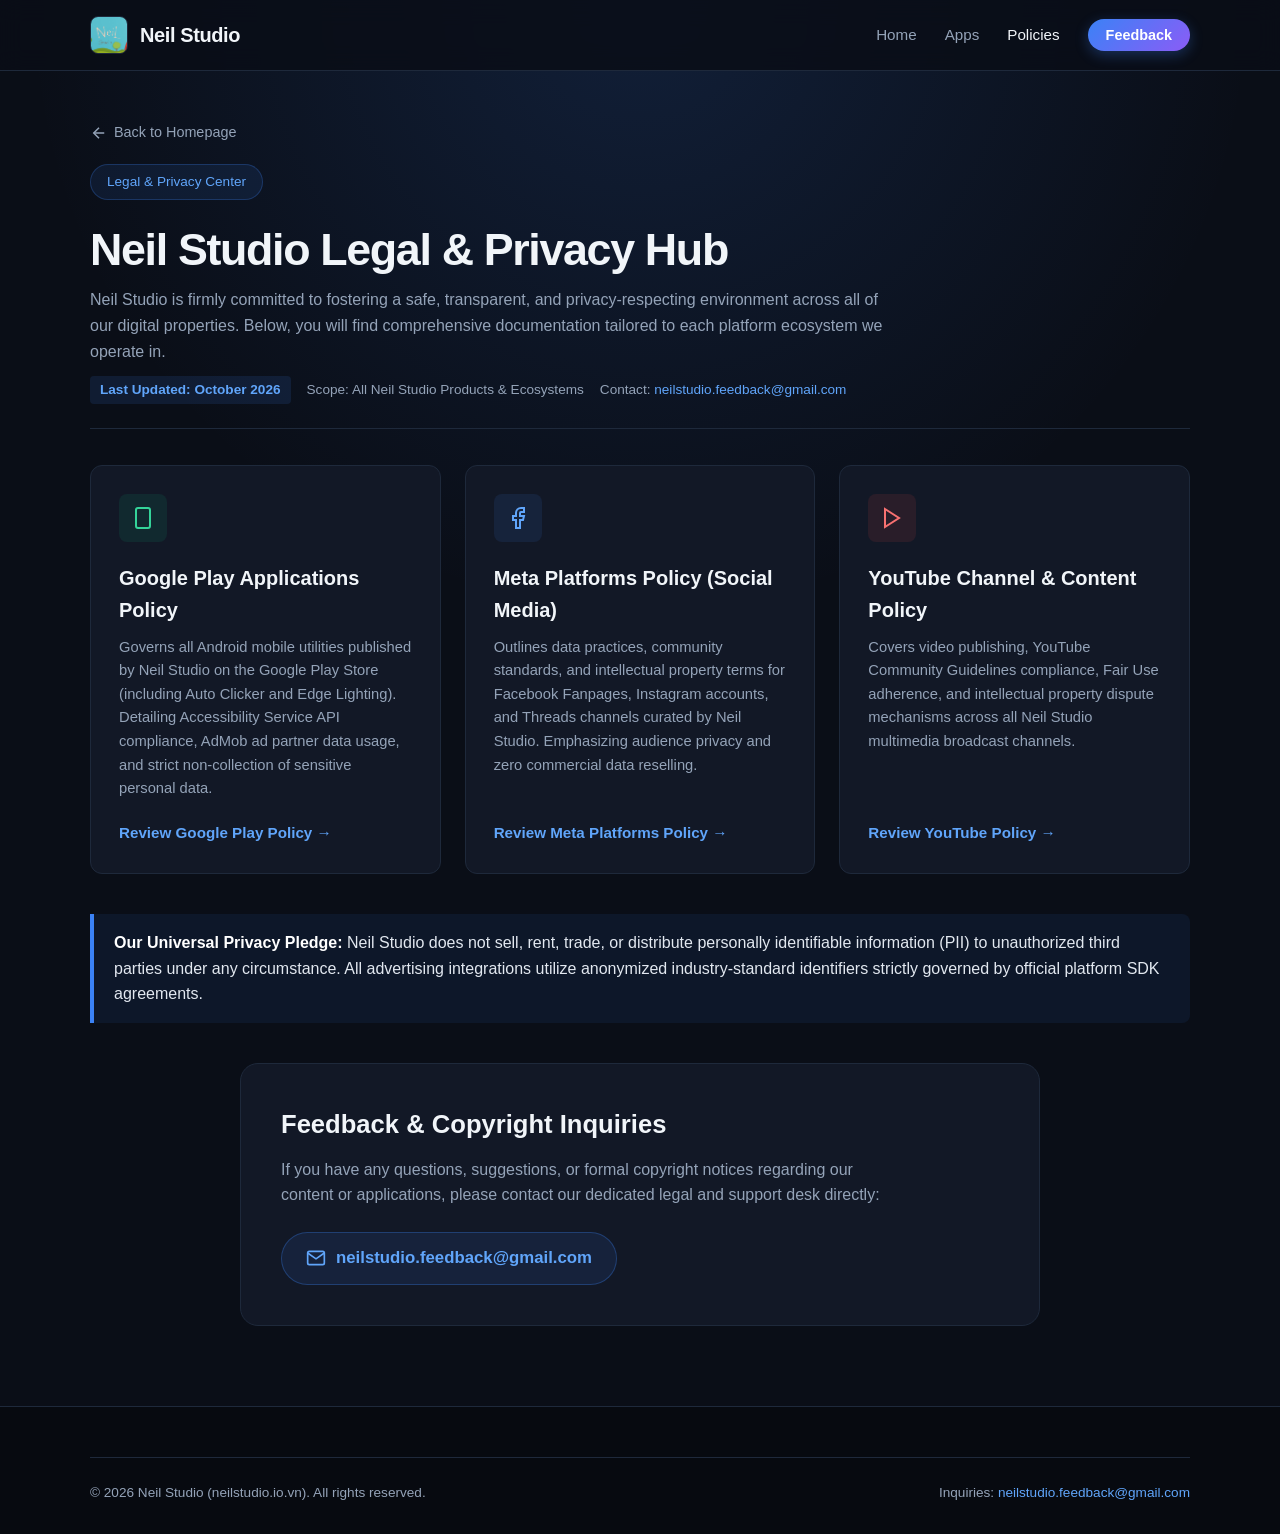
==== policies/index.html @ c3f79672 "feat: initialize neilstudio website with homepage, policies, and assets" ====
<!DOCTYPE html>
<html lang="en">
<head>
  <meta charset="utf-8">
  <meta name="viewport" content="width=device-width, initial-scale=1.0">
  <title>Legal & Privacy Hub | Neil Studio</title>
  
  <meta name="description" content="Centralized Legal and Privacy Hub for Neil Studio. Access specific terms, privacy commitments, and platform policies across Google Play, Meta, and YouTube.">
  <link rel="canonical" href="https://neilstudio.io.vn/policies/">
  
  <link rel="icon" type="image/png" href="../assets/favicon.png">
  <link rel="stylesheet" href="../style.css">
</head>
<body>

  <!-- Navigation Bar -->
  <header class="navbar">
    <div class="container nav-container">
      <a href="../index.html" class="nav-brand">
        <img src="../assets/logo.png" alt="Neil Studio Logo" class="nav-logo">
        <span>Neil Studio</span>
      </a>

      <nav>
        <ul class="nav-menu" style="display: flex;">
          <li><a href="../index.html" class="nav-link">Home</a></li>
          <li><a href="../index.html#apps" class="nav-link">Apps</a></li>
          <li><a href="index.html" class="nav-link active">Policies</a></li>
          <li><a href="mailto:neilstudio.feedback@gmail.com" class="nav-cta">Feedback</a></li>
        </ul>
      </nav>
    </div>
  </header>

  <main class="policy-wrapper">
    <div class="container">
      <a href="../index.html" class="back-link">
        <svg width="18" height="18" viewBox="0 0 24 24" fill="none" stroke="currentColor" stroke-width="2">
          <line x1="19" y1="12" x2="5" y2="12"></line>
          <polyline points="12 19 5 12 12 5"></polyline>
        </svg>
        <span>Back to Homepage</span>
      </a>

      <div class="policy-header">
        <div class="hero-badge">Legal & Privacy Center</div>
        <h1 class="hero-title" style="font-size: clamp(2rem, 4vw, 2.8rem); margin-bottom: 12px; text-align: left;">
          Neil Studio Legal & Privacy Hub
        </h1>
        <p class="section-desc" style="text-align: left; max-width: 800px;">
          Neil Studio is firmly committed to fostering a safe, transparent, and privacy-respecting environment across all of our digital properties. Below, you will find comprehensive documentation tailored to each platform ecosystem we operate in.
        </p>
        <div class="policy-meta">
          <span class="policy-tag">Last Updated: October 2026</span>
          <span>Scope: All Neil Studio Products & Ecosystems</span>
          <span>Contact: <a href="mailto:neilstudio.feedback@gmail.com">neilstudio.feedback@gmail.com</a></span>
        </div>
      </div>

      <!-- Hub Grid -->
      <div class="policy-cards-grid">
        <!-- Card 1: Google Play -->
        <a href="google-play.html" class="policy-hub-card">
          <div class="card-icon" style="background: rgba(16, 185, 129, 0.1); color: #34d399;">
            <svg width="24" height="24" viewBox="0 0 24 24" fill="none" stroke="currentColor" stroke-width="2">
              <rect x="5" y="2" width="14" height="20" rx="2" ry="2"></rect>
              <line x1="12" y1="18" x2="12.01" y2="18"></line>
            </svg>
          </div>
          <h3>Google Play Applications Policy</h3>
          <p>
            Governs all Android mobile utilities published by Neil Studio on the Google Play Store (including Auto Clicker and Edge Lighting). Detailing Accessibility Service API compliance, AdMob ad partner data usage, and strict non-collection of sensitive personal data.
          </p>
          <div style="font-weight: 600; color: var(--primary-light); font-size: 0.95rem; margin-top: auto;">
            Review Google Play Policy →
          </div>
        </a>

        <!-- Card 2: Meta -->
        <a href="meta.html" class="policy-hub-card">
          <div class="card-icon" style="background: rgba(59, 130, 246, 0.1); color: #60a5fa;">
            <svg width="24" height="24" viewBox="0 0 24 24" fill="none" stroke="currentColor" stroke-width="2">
              <path d="M18 2h-3a5 5 0 0 0-5 5v3H7v4h3v8h4v-8h3l1-4h-4V7a1 1 0 0 1 1-1h3z"></path>
            </svg>
          </div>
          <h3>Meta Platforms Policy (Social Media)</h3>
          <p>
            Outlines data practices, community standards, and intellectual property terms for Facebook Fanpages, Instagram accounts, and Threads channels curated by Neil Studio. Emphasizing audience privacy and zero commercial data reselling.
          </p>
          <div style="font-weight: 600; color: var(--primary-light); font-size: 0.95rem; margin-top: auto;">
            Review Meta Platforms Policy →
          </div>
        </a>

        <!-- Card 3: YouTube -->
        <a href="youtube.html" class="policy-hub-card">
          <div class="card-icon" style="background: rgba(239, 68, 68, 0.1); color: #f87171;">
            <svg width="24" height="24" viewBox="0 0 24 24" fill="none" stroke="currentColor" stroke-width="2">
              <polygon points="5 3 19 12 5 21 5 3"></polygon>
            </svg>
          </div>
          <h3>YouTube Channel & Content Policy</h3>
          <p>
            Covers video publishing, YouTube Community Guidelines compliance, Fair Use adherence, and intellectual property dispute mechanisms across all Neil Studio multimedia broadcast channels.
          </p>
          <div style="font-weight: 600; color: var(--primary-light); font-size: 0.95rem; margin-top: auto;">
            Review YouTube Policy →
          </div>
        </a>
      </div>

      <!-- General Commitment Notice -->
      <div class="policy-alert" style="margin-top: 40px;">
        <strong>Our Universal Privacy Pledge:</strong> Neil Studio does not sell, rent, trade, or distribute personally identifiable information (PII) to unauthorized third parties under any circumstance. All advertising integrations utilize anonymized industry-standard identifiers strictly governed by official platform SDK agreements.
      </div>

      <!-- Feedback Banner -->
      <div class="contact-box" style="margin-top: 40px; text-align: left;">
        <h3>Feedback & Copyright Inquiries</h3>
        <p style="margin-left: 0;">
          If you have any questions, suggestions, or formal copyright notices regarding our content or applications, please contact our dedicated legal and support desk directly:
        </p>
        <a href="mailto:neilstudio.feedback@gmail.com" class="email-pill">
          <svg width="20" height="20" viewBox="0 0 24 24" fill="none" stroke="currentColor" stroke-width="2">
            <path d="M4 4h16c1.1 0 2 .9 2 2v12c0 1.1-.9 2-2 2H4c-1.1 0-2-.9-2-2V6c0-1.1.9-2 2-2z"></path>
            <polyline points="22,6 12,13 2,6"></polyline>
          </svg>
          <span>neilstudio.feedback@gmail.com</span>
        </a>
      </div>
    </div>
  </main>

  <!-- Footer -->
  <footer class="footer">
    <div class="container">
      <div class="footer-bottom">
        <div>© 2026 Neil Studio (neilstudio.io.vn). All rights reserved.</div>
        <div>Inquiries: <a href="mailto:neilstudio.feedback@gmail.com">neilstudio.feedback@gmail.com</a></div>
      </div>
    </div>
  </footer>

</body>
</html>
---- style.css ----
/* ==========================================================================
   Neil Studio - Main Stylesheet
   Ultra-fast, Modern & Responsive Design for Cloudflare Pages
   Domain: neilstudio.io.vn
   ========================================================================== */

:root {
  --bg-main: #0a0e17;
  --bg-card: #121826;
  --bg-card-hover: #182032;
  --bg-nav: rgba(10, 14, 23, 0.85);
  --border-subtle: #1e293b;
  --border-focus: #3b82f6;
  
  --text-main: #f1f5f9;
  --text-muted: #94a3b8;
  --text-faint: #64748b;
  
  --primary: #3b82f6;
  --primary-hover: #2563eb;
  --primary-light: #60a5fa;
  --accent-purple: #8b5cf6;
  --accent-emerald: #10b981;
  --gradient-brand: linear-gradient(135deg, #3b82f6 0%, #8b5cf6 100%);
  --gradient-glow: radial-gradient(circle at 50% 0%, rgba(59, 130, 246, 0.15) 0%, transparent 70%);

  --radius-sm: 8px;
  --radius-md: 12px;
  --radius-lg: 18px;
  --shadow-sm: 0 2px 8px rgba(0, 0, 0, 0.3);
  --shadow-lg: 0 10px 30px -10px rgba(0, 0, 0, 0.5);

  --container-max: 1140px;
  --font-stack: -apple-system, BlinkMacSystemFont, "Segoe UI", Roboto, "Helvetica Neue", Arial, sans-serif;
}

/* Base Reset */
*, *::before, *::after {
  box-sizing: border-box;
  margin: 0;
  padding: 0;
}

html {
  scroll-behavior: smooth;
  font-family: var(--font-stack);
  background-color: var(--bg-main);
  color: var(--text-main);
  line-height: 1.6;
  -webkit-font-smoothing: antialiased;
}

body {
  min-height: 100vh;
  display: flex;
  flex-direction: column;
  overflow-x: hidden;
  background-image: var(--gradient-glow);
  background-repeat: no-repeat;
  background-position: top center;
  background-size: 100% 600px;
}

img {
  max-width: 100%;
  height: auto;
  display: block;
}

a {
  color: var(--primary-light);
  text-decoration: none;
  transition: color 0.2s ease;
}

a:hover {
  color: #93c5fd;
}

/* Layout Utilities */
.container {
  width: 100%;
  max-width: var(--container-max);
  margin-left: auto;
  margin-right: auto;
  padding-left: 20px;
  padding-right: 20px;
}

/* Navigation Bar */
.navbar {
  position: sticky;
  top: 0;
  z-index: 100;
  background: var(--bg-nav);
  backdrop-filter: blur(12px);
  -webkit-backdrop-filter: blur(12px);
  border-bottom: 1px solid var(--border-subtle);
  transition: background 0.3s ease;
}

.nav-container {
  display: flex;
  align-items: center;
  justify-content: space-between;
  height: 70px;
}

.nav-brand {
  display: flex;
  align-items: center;
  gap: 12px;
  color: var(--text-main);
  font-weight: 700;
  font-size: 1.25rem;
  letter-spacing: -0.02em;
}

.nav-logo {
  width: 38px;
  height: 38px;
  border-radius: var(--radius-sm);
  object-fit: cover;
  border: 1px solid var(--border-subtle);
}

.nav-menu {
  display: flex;
  align-items: center;
  gap: 28px;
  list-style: none;
}

.nav-link {
  color: var(--text-muted);
  font-size: 0.95rem;
  font-weight: 500;
  transition: color 0.2s ease;
}

.nav-link:hover, .nav-link.active {
  color: var(--text-main);
}

.nav-cta {
  background: var(--gradient-brand);
  color: #fff !important;
  padding: 8px 18px;
  border-radius: 9999px;
  font-size: 0.9rem;
  font-weight: 600;
  box-shadow: 0 4px 14px rgba(59, 130, 246, 0.3);
  transition: transform 0.2s ease, box-shadow 0.2s ease;
}

.nav-cta:hover {
  transform: translateY(-1px);
  box-shadow: 0 6px 20px rgba(59, 130, 246, 0.45);
}

/* Mobile Toggle */
.nav-toggle {
  display: none;
  background: none;
  border: none;
  color: var(--text-main);
  cursor: pointer;
  padding: 8px;
}

/* Hero Section */
.hero-section {
  padding: 75px 0 60px;
  text-align: center;
  position: relative;
}

.hero-badge {
  display: inline-flex;
  align-items: center;
  gap: 8px;
  padding: 6px 16px;
  background: rgba(59, 130, 246, 0.1);
  border: 1px solid rgba(59, 130, 246, 0.25);
  border-radius: 9999px;
  font-size: 0.85rem;
  color: var(--primary-light);
  font-weight: 500;
  margin-bottom: 24px;
}

.hero-title {
  font-size: clamp(2.2rem, 5vw, 3.4rem);
  font-weight: 800;
  line-height: 1.15;
  letter-spacing: -0.03em;
  margin-bottom: 20px;
}

.gradient-text {
  background: var(--gradient-brand);
  -webkit-background-clip: text;
  -webkit-text-fill-color: transparent;
}

.hero-desc {
  font-size: clamp(1.05rem, 2vw, 1.25rem);
  color: var(--text-muted);
  max-width: 760px;
  margin: 0 auto 36px;
  line-height: 1.6;
}

.hero-actions {
  display: flex;
  align-items: center;
  justify-content: center;
  gap: 16px;
  flex-wrap: wrap;
}

.btn {
  display: inline-flex;
  align-items: center;
  justify-content: center;
  gap: 8px;
  padding: 12px 26px;
  border-radius: var(--radius-sm);
  font-size: 0.95rem;
  font-weight: 600;
  cursor: pointer;
  transition: all 0.2s ease;
  border: none;
}

.btn-primary {
  background: var(--gradient-brand);
  color: #fff;
  box-shadow: 0 4px 16px rgba(59, 130, 246, 0.35);
}

.btn-primary:hover {
  transform: translateY(-2px);
  box-shadow: 0 6px 24px rgba(59, 130, 246, 0.5);
  color: #fff;
}

.btn-secondary {
  background: var(--bg-card);
  color: var(--text-main);
  border: 1px solid var(--border-subtle);
}

.btn-secondary:hover {
  background: var(--bg-card-hover);
  border-color: #334155;
  color: #fff;
}

/* Stats / Highlights */
.stats-grid {
  display: grid;
  grid-template-columns: repeat(auto-fit, minmax(200px, 1fr));
  gap: 20px;
  margin: 50px 0;
  padding: 24px;
  background: var(--bg-card);
  border: 1px solid var(--border-subtle);
  border-radius: var(--radius-md);
}

.stat-item {
  text-align: center;
}

.stat-num {
  font-size: 2rem;
  font-weight: 800;
  color: var(--primary-light);
  margin-bottom: 4px;
}

.stat-label {
  font-size: 0.85rem;
  color: var(--text-muted);
  text-transform: uppercase;
  letter-spacing: 0.05em;
}

/* Section Common */
.section {
  padding: 60px 0;
}

.section-header {
  text-align: center;
  max-width: 680px;
  margin: 0 auto 48px;
}

.section-tag {
  color: var(--primary-light);
  font-size: 0.85rem;
  font-weight: 600;
  text-transform: uppercase;
  letter-spacing: 0.08em;
  margin-bottom: 8px;
}

.section-title {
  font-size: clamp(1.8rem, 3.5vw, 2.4rem);
  font-weight: 700;
  letter-spacing: -0.02em;
  margin-bottom: 14px;
}

.section-desc {
  color: var(--text-muted);
  font-size: 1rem;
}

/* Cards Grid */
.cards-grid {
  display: grid;
  grid-template-columns: repeat(auto-fit, minmax(260px, 1fr));
  gap: 24px;
}

.card {
  background: var(--bg-card);
  border: 1px solid var(--border-subtle);
  border-radius: var(--radius-md);
  padding: 28px 24px;
  transition: transform 0.2s ease, border-color 0.2s ease, box-shadow 0.2s ease;
  display: flex;
  flex-direction: column;
}

.card:hover {
  transform: translateY(-4px);
  border-color: rgba(59, 130, 246, 0.4);
  box-shadow: 0 12px 28px -8px rgba(0, 0, 0, 0.4);
}

.card-icon {
  width: 48px;
  height: 48px;
  display: flex;
  align-items: center;
  justify-content: center;
  background: rgba(59, 130, 246, 0.1);
  color: var(--primary-light);
  border-radius: var(--radius-sm);
  margin-bottom: 20px;
  font-size: 1.4rem;
}

.card-title {
  font-size: 1.2rem;
  font-weight: 700;
  margin-bottom: 12px;
  color: var(--text-main);
}

.card-desc {
  font-size: 0.92rem;
  color: var(--text-muted);
  line-height: 1.6;
  flex-grow: 1;
}

/* Featured Apps Section */
.apps-grid {
  display: grid;
  grid-template-columns: repeat(auto-fit, minmax(320px, 1fr));
  gap: 28px;
}

.app-card {
  background: var(--bg-card);
  border: 1px solid var(--border-subtle);
  border-radius: var(--radius-lg);
  overflow: hidden;
  transition: transform 0.2s ease, border-color 0.2s ease;
  display: flex;
  flex-direction: column;
}

.app-card:hover {
  transform: translateY(-3px);
  border-color: rgba(59, 130, 246, 0.35);
}

.app-banner {
  width: 100%;
  height: 160px;
  object-fit: cover;
  border-bottom: 1px solid var(--border-subtle);
  background-color: #0d121c;
}

.app-content {
  padding: 24px;
  display: flex;
  flex-direction: column;
  flex-grow: 1;
}

.app-header {
  display: flex;
  align-items: center;
  gap: 16px;
  margin-bottom: 16px;
}

.app-icon {
  width: 56px;
  height: 56px;
  border-radius: var(--radius-md);
  object-fit: cover;
  border: 1px solid var(--border-subtle);
  box-shadow: var(--shadow-sm);
}

.app-title-area h3 {
  font-size: 1.25rem;
  font-weight: 700;
  color: var(--text-main);
  margin-bottom: 4px;
}

.app-badge {
  display: inline-block;
  font-size: 0.75rem;
  font-weight: 600;
  padding: 2px 8px;
  background: rgba(16, 185, 129, 0.15);
  color: var(--accent-emerald);
  border-radius: 4px;
}

.app-desc {
  color: var(--text-muted);
  font-size: 0.92rem;
  line-height: 1.6;
  margin-bottom: 20px;
  flex-grow: 1;
}

.app-features {
  list-style: none;
  margin-bottom: 24px;
  display: flex;
  flex-direction: column;
  gap: 8px;
}

.app-features li {
  font-size: 0.88rem;
  color: var(--text-muted);
  display: flex;
  align-items: center;
  gap: 8px;
}

.app-features li::before {
  content: "✓";
  color: var(--primary-light);
  font-weight: bold;
}

.app-footer {
  display: flex;
  align-items: center;
  justify-content: space-between;
  border-top: 1px solid var(--border-subtle);
  padding-top: 16px;
}

/* Contact / Feedback Box */
.contact-box {
  background: var(--bg-card);
  border: 1px solid var(--border-subtle);
  border-radius: var(--radius-lg);
  padding: 40px;
  text-align: center;
  max-width: 800px;
  margin: 0 auto;
}

.contact-box h3 {
  font-size: 1.6rem;
  font-weight: 700;
  margin-bottom: 12px;
}

.contact-box p {
  color: var(--text-muted);
  margin-bottom: 24px;
  max-width: 600px;
  margin-left: auto;
  margin-right: auto;
}

.email-pill {
  display: inline-flex;
  align-items: center;
  gap: 10px;
  padding: 12px 24px;
  background: rgba(59, 130, 246, 0.1);
  border: 1px solid rgba(59, 130, 246, 0.3);
  border-radius: 9999px;
  color: var(--primary-light);
  font-weight: 600;
  font-size: 1.05rem;
  transition: all 0.2s ease;
}

.email-pill:hover {
  background: rgba(59, 130, 246, 0.2);
  border-color: var(--primary);
  transform: translateY(-2px);
  color: #fff;
}

/* ==========================================================================
   Policy & Legal Documentation Pages
   ========================================================================== */
.policy-wrapper {
  padding: 50px 0 80px;
}

.policy-header {
  border-bottom: 1px solid var(--border-subtle);
  padding-bottom: 24px;
  margin-bottom: 36px;
}

.policy-meta {
  display: flex;
  align-items: center;
  gap: 16px;
  font-size: 0.85rem;
  color: var(--text-muted);
  margin-top: 12px;
  flex-wrap: wrap;
}

.policy-tag {
  background: rgba(59, 130, 246, 0.12);
  color: var(--primary-light);
  padding: 3px 10px;
  border-radius: 4px;
  font-weight: 600;
}

.policy-content {
  background: var(--bg-card);
  border: 1px solid var(--border-subtle);
  border-radius: var(--radius-lg);
  padding: 36px;
  font-size: 0.98rem;
  line-height: 1.75;
  color: #cbd5e1;
}

.policy-content h2 {
  font-size: 1.45rem;
  font-weight: 700;
  color: var(--text-main);
  margin-top: 36px;
  margin-bottom: 16px;
  padding-bottom: 8px;
  border-bottom: 1px solid var(--border-subtle);
}

.policy-content h2:first-of-type {
  margin-top: 0;
}

.policy-content h3 {
  font-size: 1.15rem;
  font-weight: 600;
  color: var(--text-main);
  margin-top: 24px;
  margin-bottom: 10px;
}

.policy-content p {
  margin-bottom: 16px;
}

.policy-content ul, .policy-content ol {
  margin-bottom: 20px;
  padding-left: 24px;
}

.policy-content li {
  margin-bottom: 8px;
}

.policy-alert {
  background: rgba(59, 130, 246, 0.08);
  border-left: 4px solid var(--primary);
  padding: 16px 20px;
  border-radius: 0 var(--radius-sm) var(--radius-sm) 0;
  margin: 24px 0;
  color: #e2e8f0;
}

.policy-alert strong {
  color: #fff;
}

.policy-cards-grid {
  display: grid;
  grid-template-columns: repeat(auto-fit, minmax(300px, 1fr));
  gap: 24px;
  margin-top: 32px;
}

.policy-hub-card {
  background: var(--bg-card);
  border: 1px solid var(--border-subtle);
  border-radius: var(--radius-md);
  padding: 28px;
  display: flex;
  flex-direction: column;
  transition: all 0.2s ease;
  position: relative;
  overflow: hidden;
}

.policy-hub-card:hover {
  transform: translateY(-4px);
  border-color: var(--primary);
  box-shadow: var(--shadow-lg);
}

.policy-hub-card h3 {
  font-size: 1.25rem;
  font-weight: 700;
  color: var(--text-main);
  margin-bottom: 10px;
}

.policy-hub-card p {
  color: var(--text-muted);
  font-size: 0.92rem;
  line-height: 1.6;
  margin-bottom: 20px;
  flex-grow: 1;
}

.back-link {
  display: inline-flex;
  align-items: center;
  gap: 6px;
  color: var(--text-muted);
  font-size: 0.9rem;
  margin-bottom: 20px;
  transition: color 0.2s ease;
}

.back-link:hover {
  color: var(--primary-light);
}

/* Footer */
.footer {
  margin-top: auto;
  background: #070a10;
  border-top: 1px solid var(--border-subtle);
  padding: 50px 0 30px;
  color: var(--text-muted);
  font-size: 0.9rem;
}

.footer-grid {
  display: grid;
  grid-template-columns: 2fr 1fr 1fr;
  gap: 40px;
  margin-bottom: 40px;
}

.footer-brand h4 {
  color: var(--text-main);
  font-size: 1.2rem;
  margin-bottom: 12px;
}

.footer-brand p {
  max-width: 380px;
  line-height: 1.6;
  font-size: 0.9rem;
}

.footer-col h5 {
  color: var(--text-main);
  font-size: 0.95rem;
  font-weight: 600;
  margin-bottom: 16px;
  text-transform: uppercase;
  letter-spacing: 0.05em;
}

.footer-links {
  list-style: none;
  display: flex;
  flex-direction: column;
  gap: 10px;
}

.footer-links a {
  color: var(--text-muted);
  transition: color 0.2s ease;
}

.footer-links a:hover {
  color: var(--text-main);
}

.footer-bottom {
  border-top: 1px solid var(--border-subtle);
  padding-top: 24px;
  display: flex;
  align-items: center;
  justify-content: space-between;
  flex-wrap: wrap;
  gap: 16px;
  font-size: 0.85rem;
}

/* Responsive */
@media (max-width: 768px) {
  .nav-menu {
    display: none;
    position: absolute;
    top: 70px;
    left: 0;
    right: 0;
    background: var(--bg-card);
    border-bottom: 1px solid var(--border-subtle);
    flex-direction: column;
    padding: 24px;
    gap: 16px;
    box-shadow: var(--shadow-lg);
  }

  .nav-menu.is-active {
    display: flex;
  }

  .nav-toggle {
    display: block;
  }

  .footer-grid {
    grid-template-columns: 1fr;
    gap: 30px;
  }

  .policy-content {
    padding: 22px;
  }
}
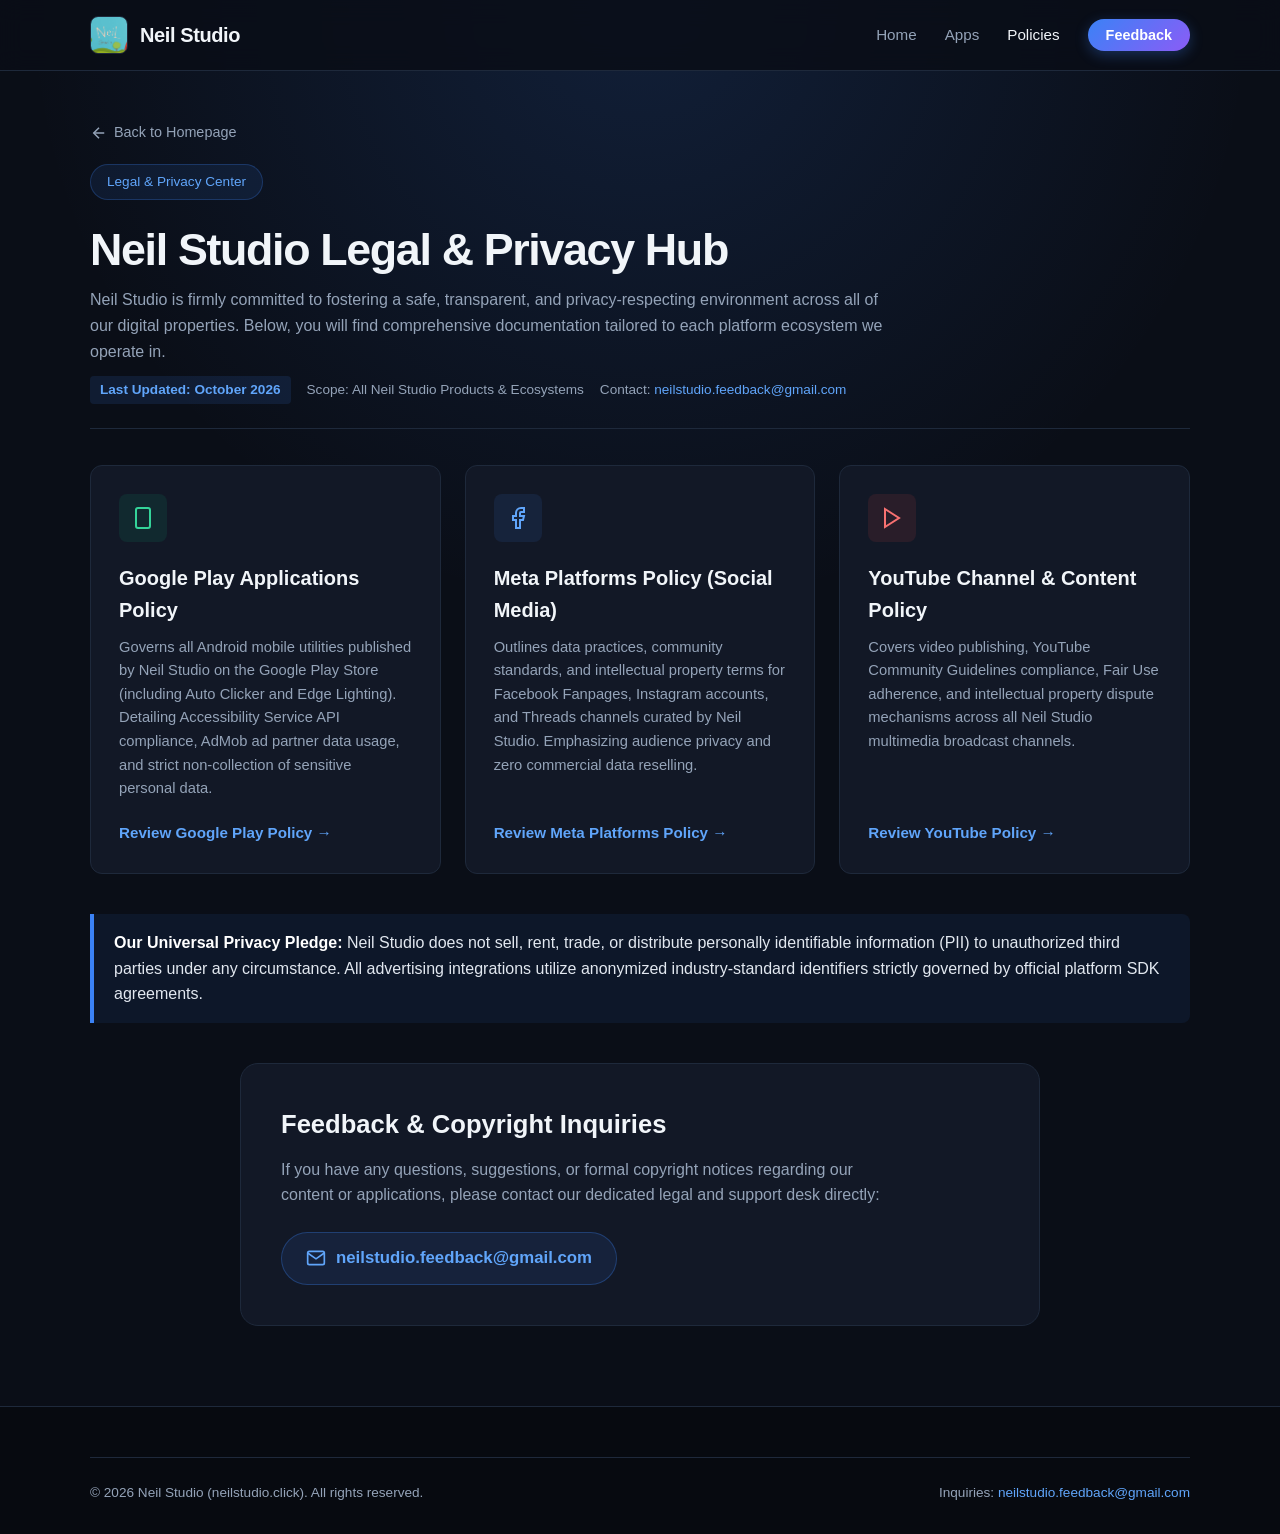
==== commit 30cb4d25: "fix: update canonical domain to neilstudio.click and add sitemap/robots.txt" ====
--- a/policies/index.html
+++ b/policies/index.html
@@ -6,7 +6,7 @@
   <title>Legal & Privacy Hub | Neil Studio</title>
   
   <meta name="description" content="Centralized Legal and Privacy Hub for Neil Studio. Access specific terms, privacy commitments, and platform policies across Google Play, Meta, and YouTube.">
-  <link rel="canonical" href="https://neilstudio.io.vn/policies/">
+  <link rel="canonical" href="https://neilstudio.click/policies/">
   
   <link rel="icon" type="image/png" href="../assets/favicon.png">
   <link rel="stylesheet" href="../style.css">
@@ -135,7 +135,7 @@
   <footer class="footer">
     <div class="container">
       <div class="footer-bottom">
-        <div>© 2026 Neil Studio (neilstudio.io.vn). All rights reserved.</div>
+        <div>© 2026 Neil Studio (neilstudio.click). All rights reserved.</div>
         <div>Inquiries: <a href="mailto:neilstudio.feedback@gmail.com">neilstudio.feedback@gmail.com</a></div>
       </div>
     </div>
--- a/style.css
+++ b/style.css
@@ -1,7 +1,7 @@
 /* ==========================================================================
    Neil Studio - Main Stylesheet
    Ultra-fast, Modern & Responsive Design for Cloudflare Pages
-   Domain: neilstudio.io.vn
+   Domain: neilstudio.click
    ========================================================================== */
 
 :root {
